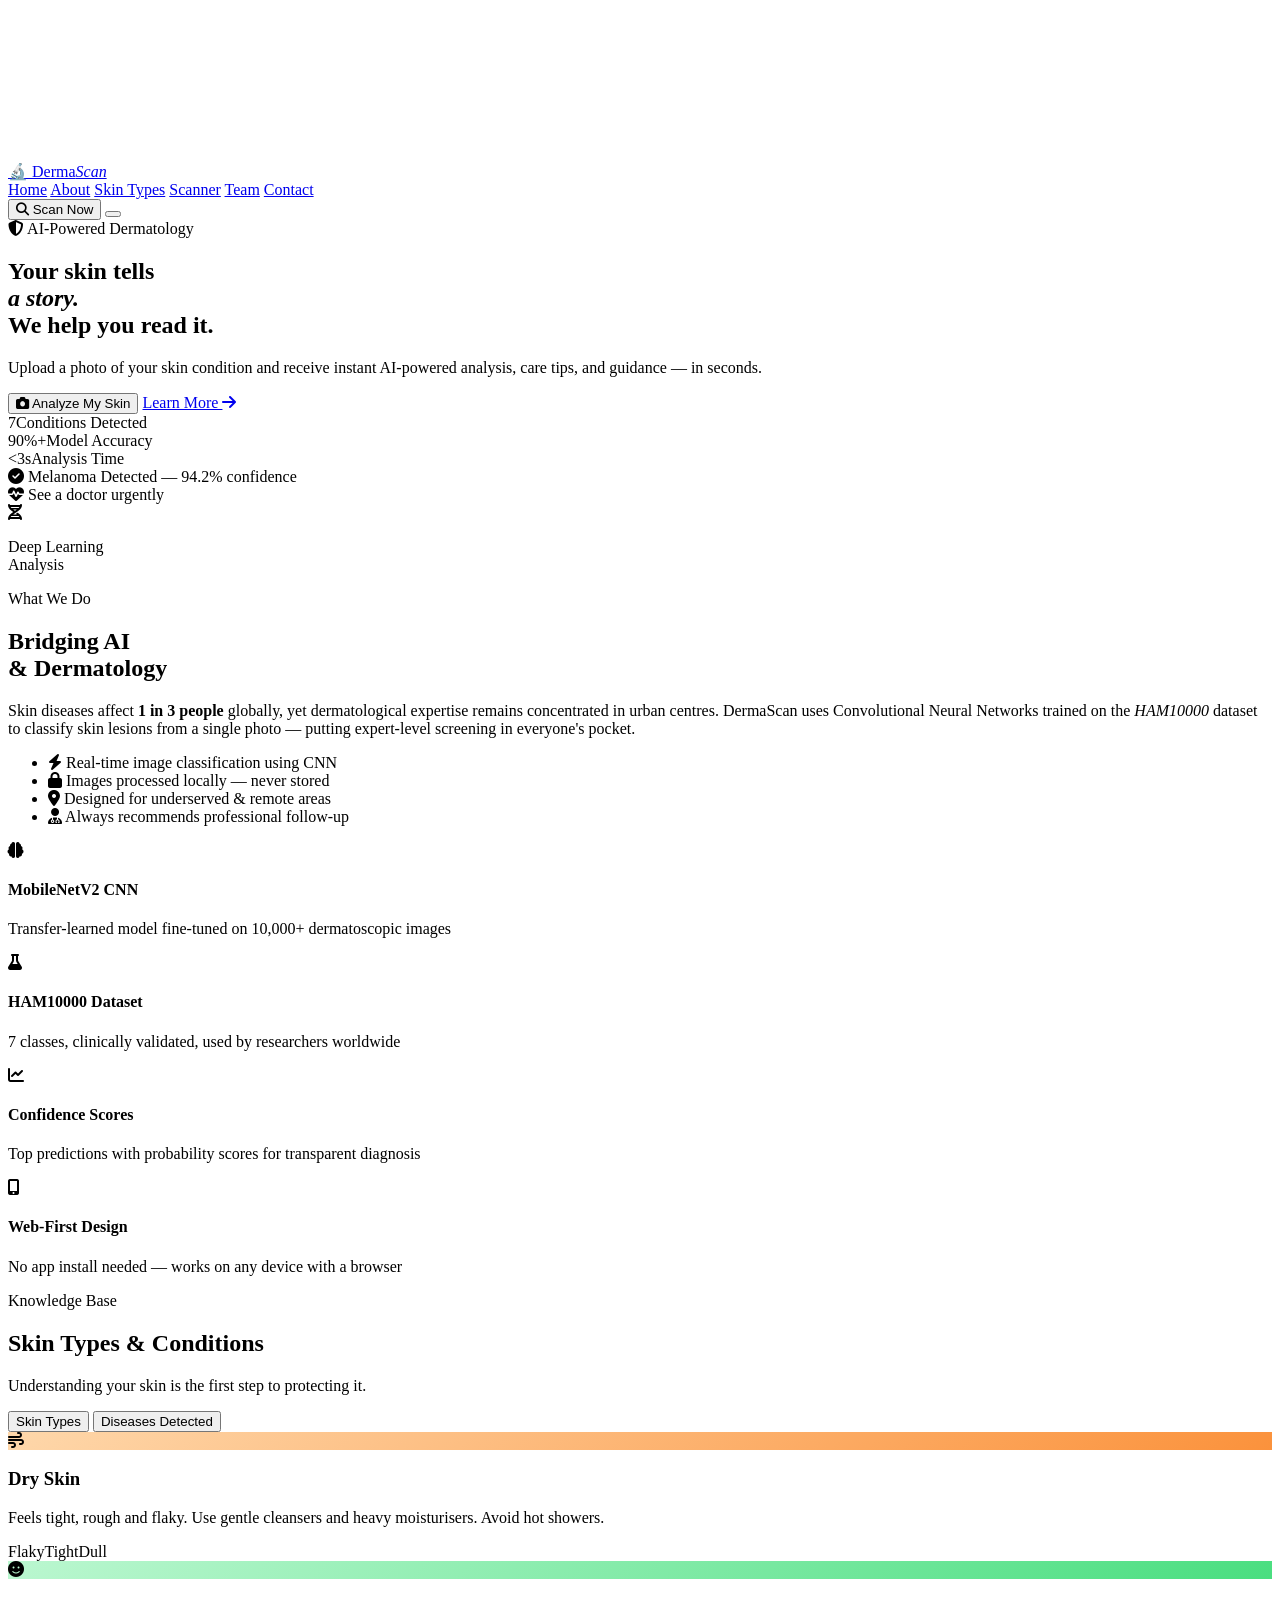
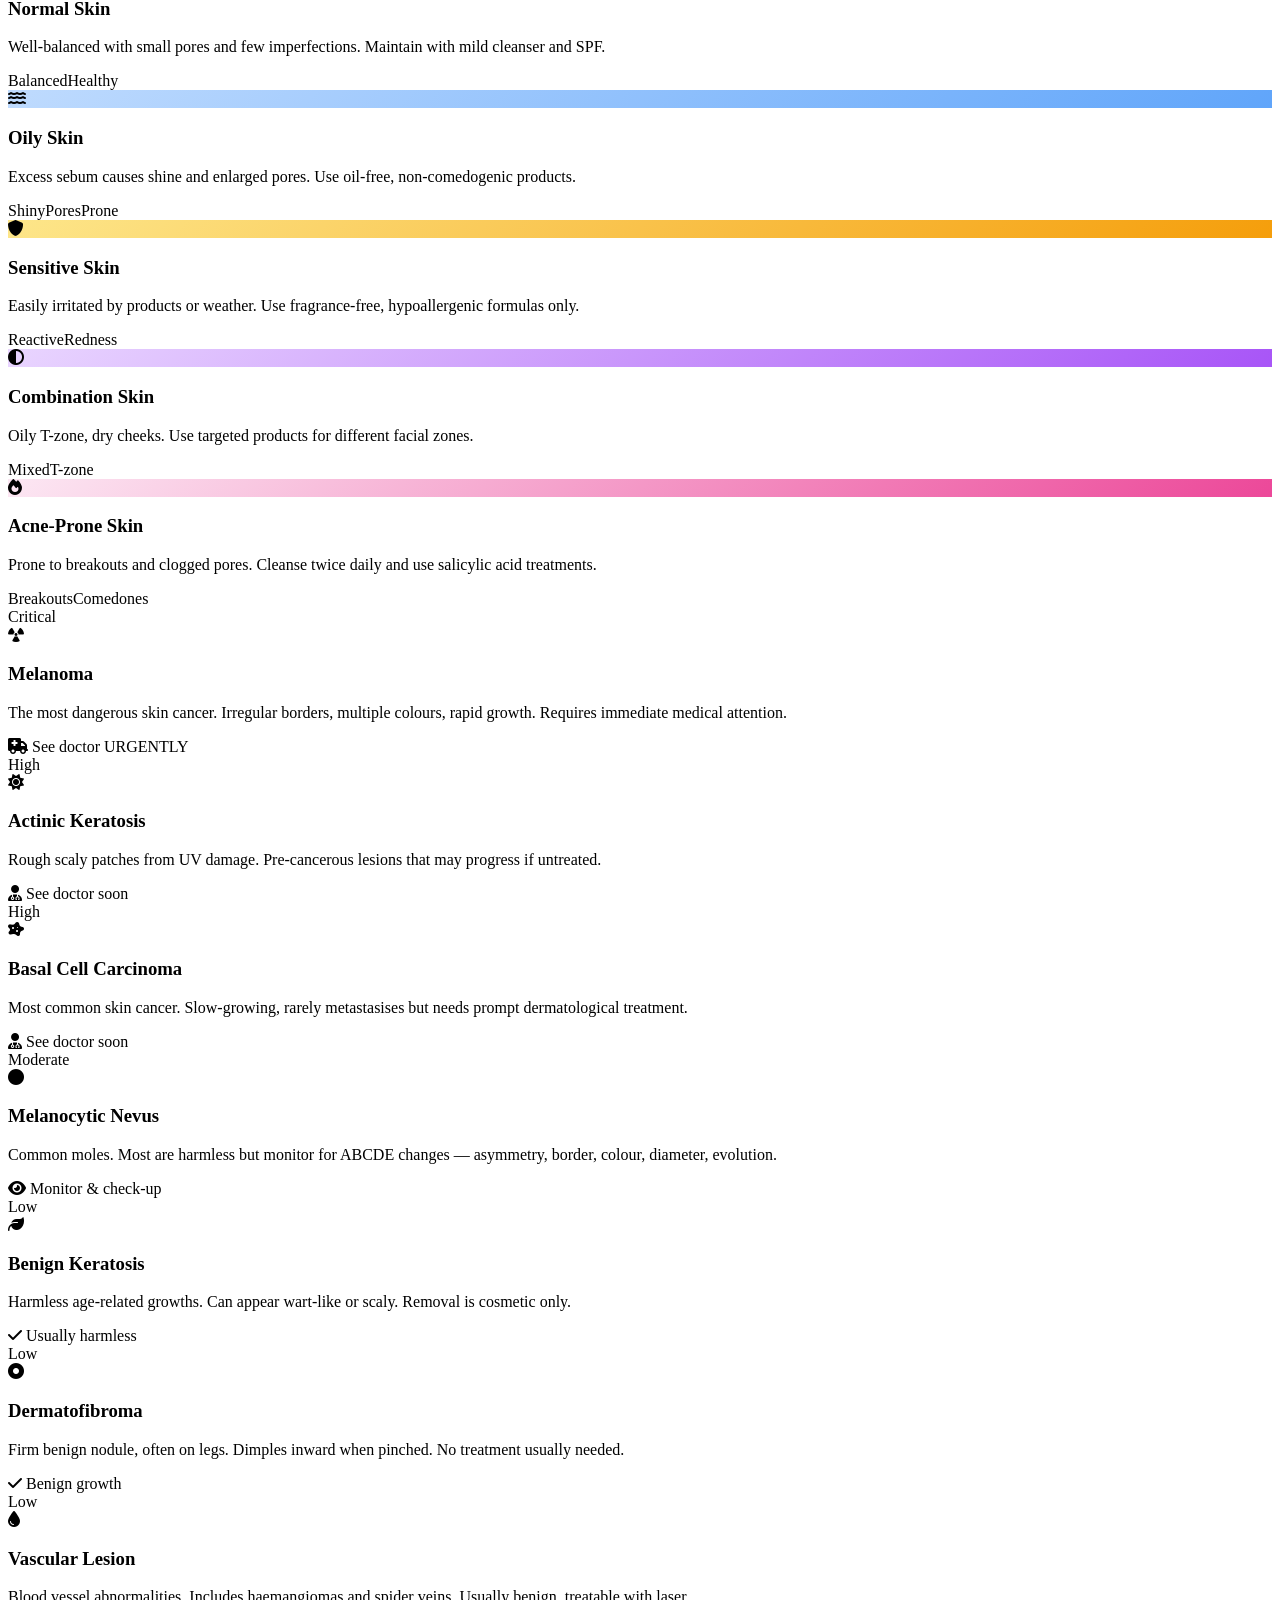
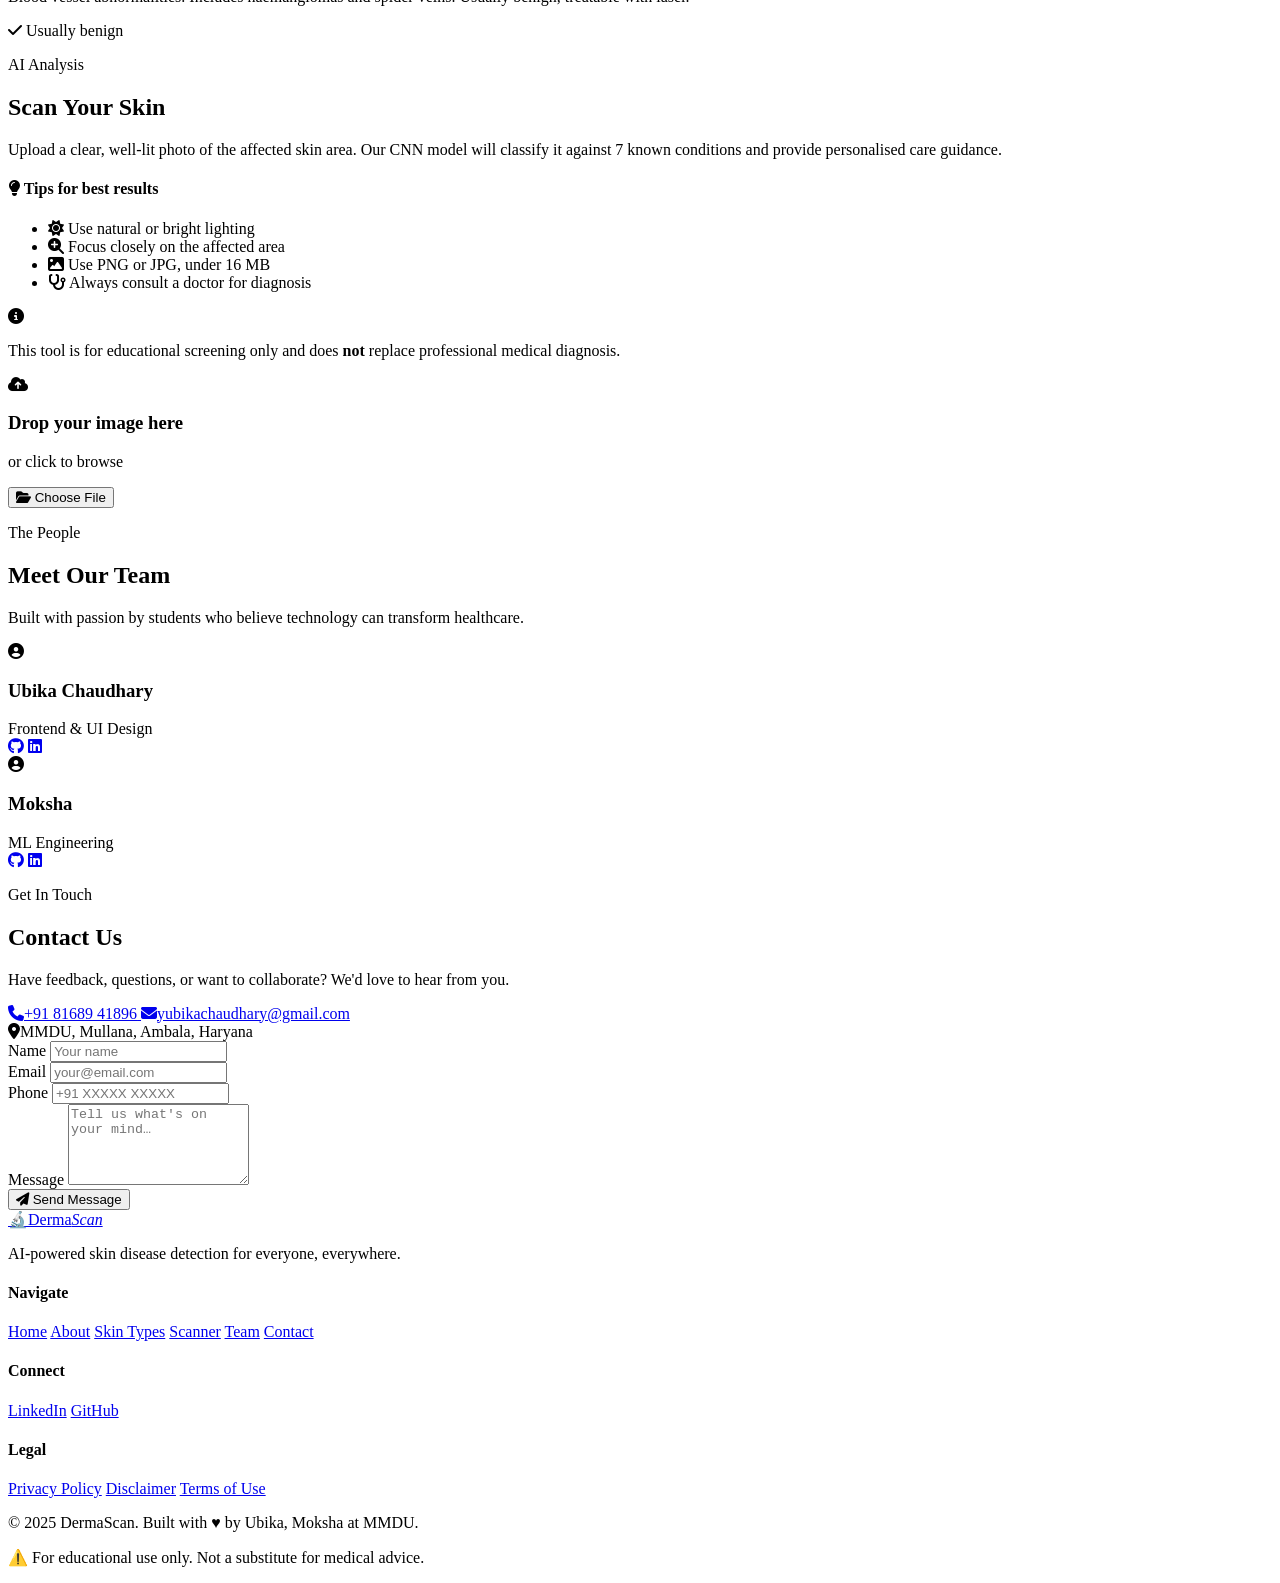
==== Frontend/index.html @ 84b98f2e "DermaScan initial commit" ====
<!DOCTYPE html>
<html lang="en">
<head>
  <meta charset="UTF-8" />
  <meta name="viewport" content="width=device-width, initial-scale=1.0" />
  <title>DermaScan — AI Skin Disease Detection</title>
  <link rel="icon" href="data:image/svg+xml,<svg xmlns='http://www.w3.org/2000/svg' viewBox='0 0 100 100'><rect width='100' height='100' rx='20' fill='%235B21B6'/><text y='.9em' font-size='70' x='12'>🔬</text></svg>">
  <link rel="stylesheet" href="https://cdnjs.cloudflare.com/ajax/libs/font-awesome/6.5.0/css/all.min.css">
  <link rel="preconnect" href="https://fonts.googleapis.com" />
  <link rel="preconnect" href="https://fonts.gstatic.com" crossorigin />
  <link href="https://fonts.googleapis.com/css2?family=Cormorant+Garamond:ital,wght@0,300;0,400;0,600;1,300;1,400&family=Plus+Jakarta+Sans:wght@300;400;500;600;700&display=swap" rel="stylesheet" />
  <link rel="stylesheet" href="https://cdnjs.cloudflare.com/ajax/libs/font-awesome/6.4.2/css/all.min.css" integrity="sha512-z3gLpd7yknf1YoNbCzqRKc4qyor8gaKU1qmn+CShxbuBusANI9QpRohGBreCFkKxLhei6S9CQXFEbbKuqLzsA==" crossorigin="anonymous" referrerpolicy="no-referrer" />
  <link rel="stylesheet" href="/app/style.css" />
</head>
<body>

  <!-- CANVAS BACKGROUND -->
  <canvas id="bg-canvas"></canvas>

  <!-- ── HEADER ── -->
  <header id="site-header">
    <div class="header-inner">
      <a href="#home" class="logo">
        <span class="logo-icon">🔬</span>
        <span>Derma<em>Scan</em></span>
      </a>
      <nav class="main-nav" id="main-nav">
        <a href="#home" class="nav-link active">Home</a>
        <a href="#about" class="nav-link">About</a>
        <a href="#diseases" class="nav-link">Skin Types</a>
        <a href="#scanner" class="nav-link">Scanner</a>
        <a href="#team" class="nav-link">Team</a>
        <a href="#contact" class="nav-link">Contact</a>
      </nav>
      <button class="scan-cta-btn" onclick="document.getElementById('scanner').scrollIntoView({behavior:'smooth'})">
        <i class="fas fa-search"></i> Scan Now
      </button>
      <button class="hamburger" id="hamburger" aria-label="Menu">
        <span></span><span></span><span></span>
      </button>
    </div>
  </header>

  <!-- ── HERO ── -->
  <section id="home" class="hero">
    <div class="hero-content">
      <div class="hero-badge"><i class="fas fa-shield-alt"></i> AI-Powered Dermatology</div>
      <h1 class="hero-title">
        Your skin tells<br/>
        <em>a story.</em><br/>
        <span class="hero-title-accent">We help you read it.</span>
      </h1>
      <p class="hero-subtitle">
        Upload a photo of your skin condition and receive instant AI-powered analysis, 
        care tips, and guidance — in seconds.
      </p>
      <div class="hero-actions">
        <button class="btn-primary" onclick="document.getElementById('scanner').scrollIntoView({behavior:'smooth'})">
          <i class="fas fa-camera"></i> Analyze My Skin
        </button>
        <a href="#about" class="btn-ghost">Learn More <i class="fas fa-arrow-right"></i></a>
      </div>
      <div class="hero-stats">
        <div class="stat"><span class="stat-num">7</span><span class="stat-label">Conditions Detected</span></div>
        <div class="stat-divider"></div>
        <div class="stat"><span class="stat-num">90%+</span><span class="stat-label">Model Accuracy</span></div>
        <div class="stat-divider"></div>
        <div class="stat"><span class="stat-num">&lt;3s</span><span class="stat-label">Analysis Time</span></div>
      </div>
    </div>
    <div class="hero-visual">
      <div class="hero-orb orb-1"></div>
      <div class="hero-orb orb-2"></div>
      <div class="hero-card-float card-f1">
        <i class="fas fa-check-circle"></i>
        <span>Melanoma Detected — 94.2% confidence</span>
      </div>
      <div class="hero-card-float card-f2">
        <i class="fas fa-heartbeat"></i>
        <span>See a doctor urgently</span>
      </div>
      <div class="skin-ring">
        <div class="skin-inner">
          <i class="fas fa-dna"></i>
          <p>Deep Learning<br/>Analysis</p>
        </div>
      </div>
    </div>
  </section>

  <!-- ── ABOUT ── -->
  <section id="about" class="about">
    <div class="section-wrap">
      <div class="about-text">
        <p class="section-label">What We Do</p>
        <h2 class="section-title">Bridging AI<br/>& Dermatology</h2>
        <p class="body-text">
          Skin diseases affect <strong>1 in 3 people</strong> globally, yet dermatological expertise 
          remains concentrated in urban centres. DermaScan uses Convolutional Neural Networks trained 
          on the <em>HAM10000</em> dataset to classify skin lesions from a single photo — putting 
          expert-level screening in everyone's pocket.
        </p>
        <ul class="feature-list">
          <li><i class="fas fa-bolt"></i> Real-time image classification using CNN</li>
          <li><i class="fas fa-lock"></i> Images processed locally — never stored</li>
          <li><i class="fas fa-map-marker-alt"></i> Designed for underserved &amp; remote areas</li>
          <li><i class="fas fa-user-md"></i> Always recommends professional follow-up</li>
        </ul>
      </div>
      <div class="about-cards">
        <div class="about-card card-teal">
          <i class="fas fa-brain"></i>
          <h4>MobileNetV2 CNN</h4>
          <p>Transfer-learned model fine-tuned on 10,000+ dermatoscopic images</p>
        </div>
        <div class="about-card card-rose">
          <i class="fas fa-flask"></i>
          <h4>HAM10000 Dataset</h4>
          <p>7 classes, clinically validated, used by researchers worldwide</p>
        </div>
        <div class="about-card card-amber">
          <i class="fas fa-chart-line"></i>
          <h4>Confidence Scores</h4>
          <p>Top predictions with probability scores for transparent diagnosis</p>
        </div>
        <div class="about-card card-purple">
          <i class="fas fa-mobile-alt"></i>
          <h4>Web-First Design</h4>
          <p>No app install needed — works on any device with a browser</p>
        </div>
      </div>
    </div>
  </section>

  <!-- ── SKIN TYPES & DISEASES ── -->
  <section id="diseases" class="diseases">
    <div class="section-wrap">
      <div class="section-header">
        <p class="section-label">Knowledge Base</p>
        <h2 class="section-title">Skin Types &amp; Conditions</h2>
        <p class="section-desc">Understanding your skin is the first step to protecting it.</p>
      </div>

      <!-- Tabs -->
      <div class="tab-bar">
        <button class="tab-btn active" data-tab="types">Skin Types</button>
        <button class="tab-btn" data-tab="diseases">Diseases Detected</button>
      </div>

      <!-- Skin Types Grid -->
      <div class="tab-panel active" id="tab-types">
        <div class="skin-grid">
          <div class="skin-card">
            <div class="skin-icon" style="background:linear-gradient(135deg,#FED7AA,#FB923C)"><i class="fa-solid fa-wind"></i></div>
            <h3>Dry Skin</h3>
            <p>Feels tight, rough and flaky. Use gentle cleansers and heavy moisturisers. Avoid hot showers.</p>
            <div class="skin-tags"><span>Flaky</span><span>Tight</span><span>Dull</span></div>
          </div>
          <div class="skin-card">
            <div class="skin-icon" style="background:linear-gradient(135deg,#BBF7D0,#4ADE80)"><i class="fas fa-face-smile"></i></div>
            <h3>Normal Skin</h3>
            <p>Well-balanced with small pores and few imperfections. Maintain with mild cleanser and SPF.</p>
            <div class="skin-tags"><span>Balanced</span><span>Healthy</span></div>
          </div>
          <div class="skin-card">
            <div class="skin-icon" style="background:linear-gradient(135deg,#BFDBFE,#60A5FA)"><i class="fas fa-water"></i></div>
            <h3>Oily Skin</h3>
            <p>Excess sebum causes shine and enlarged pores. Use oil-free, non-comedogenic products.</p>
            <div class="skin-tags"><span>Shiny</span><span>Pores</span><span>Prone</span></div>
          </div>
          <div class="skin-card">
            <div class="skin-icon" style="background:linear-gradient(135deg,#FDE68A,#F59E0B)"><i class="fas fa-shield"></i></div>
            <h3>Sensitive Skin</h3>
            <p>Easily irritated by products or weather. Use fragrance-free, hypoallergenic formulas only.</p>
            <div class="skin-tags"><span>Reactive</span><span>Redness</span></div>
          </div>
          <div class="skin-card">
            <div class="skin-icon" style="background:linear-gradient(135deg,#E9D5FF,#A855F7)"><i class="fas fa-adjust"></i></div>
            <h3>Combination Skin</h3>
            <p>Oily T-zone, dry cheeks. Use targeted products for different facial zones.</p>
            <div class="skin-tags"><span>Mixed</span><span>T-zone</span></div>
          </div>
          <div class="skin-card">
            <div class="skin-icon" style="background:linear-gradient(135deg,#FCE7F3,#EC4899)"><i class="fas fa-fire"></i></div>
            <h3>Acne-Prone Skin</h3>
            <p>Prone to breakouts and clogged pores. Cleanse twice daily and use salicylic acid treatments.</p>
            <div class="skin-tags"><span>Breakouts</span><span>Comedones</span></div>
          </div>
        </div>
      </div>

      <!-- Diseases Grid -->
      <div class="tab-panel" id="tab-diseases">
        <div class="disease-grid">
          <div class="disease-card severity-critical">
            <div class="severity-badge">Critical</div>
            <div class="disease-icon"><i class="fas fa-radiation"></i></div>
            <h3>Melanoma</h3>
            <p>The most dangerous skin cancer. Irregular borders, multiple colours, rapid growth. Requires immediate medical attention.</p>
            <div class="action-tag urgent"><i class="fas fa-ambulance"></i> See doctor URGENTLY</div>
          </div>
          <div class="disease-card severity-high">
            <div class="severity-badge">High</div>
            <div class="disease-icon"><i class="fas fa-sun"></i></div>
            <h3>Actinic Keratosis</h3>
            <p>Rough scaly patches from UV damage. Pre-cancerous lesions that may progress if untreated.</p>
            <div class="action-tag warning"><i class="fas fa-user-md"></i> See doctor soon</div>
          </div>
          <div class="disease-card severity-high">
            <div class="severity-badge">High</div>
            <div class="disease-icon"><i class="fas fa-disease"></i></div>
            <h3>Basal Cell Carcinoma</h3>
            <p>Most common skin cancer. Slow-growing, rarely metastasises but needs prompt dermatological treatment.</p>
            <div class="action-tag warning"><i class="fas fa-user-md"></i> See doctor soon</div>
          </div>
          <div class="disease-card severity-moderate">
            <div class="severity-badge">Moderate</div>
            <div class="disease-icon"><i class="fas fa-circle"></i></div>
            <h3>Melanocytic Nevus</h3>
            <p>Common moles. Most are harmless but monitor for ABCDE changes — asymmetry, border, colour, diameter, evolution.</p>
            <div class="action-tag monitor"><i class="fas fa-eye"></i> Monitor &amp; check-up</div>
          </div>
          <div class="disease-card severity-low">
            <div class="severity-badge">Low</div>
            <div class="disease-icon"><i class="fas fa-leaf"></i></div>
            <h3>Benign Keratosis</h3>
            <p>Harmless age-related growths. Can appear wart-like or scaly. Removal is cosmetic only.</p>
            <div class="action-tag ok"><i class="fas fa-check"></i> Usually harmless</div>
          </div>
          <div class="disease-card severity-low">
            <div class="severity-badge">Low</div>
            <div class="disease-icon"><i class="fas fa-dot-circle"></i></div>
            <h3>Dermatofibroma</h3>
            <p>Firm benign nodule, often on legs. Dimples inward when pinched. No treatment usually needed.</p>
            <div class="action-tag ok"><i class="fas fa-check"></i> Benign growth</div>
          </div>
          <div class="disease-card severity-low">
            <div class="severity-badge">Low</div>
            <div class="disease-icon"><i class="fas fa-tint"></i></div>
            <h3>Vascular Lesion</h3>
            <p>Blood vessel abnormalities. Includes haemangiomas and spider veins. Usually benign, treatable with laser.</p>
            <div class="action-tag ok"><i class="fas fa-check"></i> Usually benign</div>
          </div>
        </div>
      </div>
    </div>
  </section>

  <!-- ── SCANNER ── -->
  <section id="scanner" class="scanner">
    <div class="section-wrap scanner-wrap">
      <div class="scanner-info">
        <p class="section-label">AI Analysis</p>
        <h2 class="section-title">Scan Your Skin</h2>
        <p class="body-text">
          Upload a clear, well-lit photo of the affected skin area. 
          Our CNN model will classify it against 7 known conditions and 
          provide personalised care guidance.
        </p>
        <div class="scanner-tips">
          <h4><i class="fas fa-lightbulb"></i> Tips for best results</h4>
          <ul>
            <li><i class="fas fa-sun"></i> Use natural or bright lighting</li>
            <li><i class="fas fa-search-plus"></i> Focus closely on the affected area</li>
            <li><i class="fas fa-image"></i> Use PNG or JPG, under 16 MB</li>
            <li><i class="fas fa-stethoscope"></i> Always consult a doctor for diagnosis</li>
          </ul>
        </div>
        <div class="disclaimer-box">
          <i class="fas fa-info-circle"></i>
          <p>This tool is for educational screening only and does <strong>not</strong> replace professional medical diagnosis.</p>
        </div>
      </div>

      <div class="scanner-panel">
        <!-- Upload Area -->
        <div class="upload-zone" id="upload-zone">
          <input type="file" id="file-input" accept=".png,.jpg,.jpeg" hidden />
          <div class="upload-icon"><i class="fas fa-cloud-upload-alt"></i></div>
          <h3>Drop your image here</h3>
          <p>or click to browse</p>
          <button class="btn-primary" id="choose-file-btn">
            <i class="fas fa-folder-open"></i> Choose File
          </button>
        </div>

        <!-- Preview Area (hidden initially) -->
        <div class="preview-zone" id="preview-zone" style="display:none">
          <img id="preview-img" alt="Selected skin image" />
          <div class="preview-info">
            <span id="file-name-display"></span>
            <button class="btn-ghost-sm" id="change-file-btn"><i class="fas fa-sync-alt"></i> Change</button>
          </div>
          <button class="btn-primary full-width" id="analyze-btn">
            <i class="fas fa-microscope"></i> Analyze Now
          </button>
        </div>

        <!-- Loading -->
        <div class="loading-zone" id="loading-zone" style="display:none">
          <div class="dna-loader">
            <div class="dna-bar"></div>
            <div class="dna-bar"></div>
            <div class="dna-bar"></div>
            <div class="dna-bar"></div>
            <div class="dna-bar"></div>
          </div>
          <p id="loading-text">Processing image…</p>
        </div>

        <!-- Results -->
        <div class="results-zone" id="results-zone" style="display:none"></div>
      </div>
    </div>
  </section>

  <!-- ── TEAM ── -->
  <section id="team" class="team">
    <div class="section-wrap">
      <div class="section-header">
        <p class="section-label">The People</p>
        <h2 class="section-title">Meet Our Team</h2>
        <p class="section-desc">Built with passion by students who believe technology can transform healthcare.</p>
      </div>
      <div class="team-grid">
        <div class="team-card">
          <div class="team-avatar"><i class="fas fa-user-circle"></i></div>
          <div class="team-info">
            <h3>Ubika Chaudhary</h3>
            <span class="team-role">Frontend & UI Design</span>
            <div class="team-socials">
              <a href="https://github.com/yubika23" aria-label="GitHub"><i class="fab fa-github"></i></a>
              <a href="https://www.linkedin.com/in/ubika-chaudhary-4b2688364" aria-label="LinkedIn"><i class="fab fa-linkedin"></i></a>
            </div>
          </div>
        </div>
        <div class="team-card featured">
          <div class="team-avatar"><i class="fas fa-user-circle"></i></div>
          <div class="team-info">
            <h3>Moksha</h3>
            <span class="team-role">ML Engineering</span>
            <div class="team-socials">
              <a href="https://github.com/Mokshaaaaaa" aria-label="GitHub"><i class="fab fa-github"></i></a>
              <a href="https://www.linkedin.com/in/moksha7" aria-label="LinkedIn"><i class="fab fa-linkedin"></i></a>
            </div>
          </div>
        </div>
      </div>
    </div>
  </section>

  <!-- ── CONTACT ── -->
  <section id="contact" class="contact">
    <div class="section-wrap contact-wrap">
      <div class="contact-info">
        <p class="section-label">Get In Touch</p>
        <h2 class="section-title">Contact Us</h2>
        <p class="body-text">Have feedback, questions, or want to collaborate? We'd love to hear from you.</p>
        <div class="contact-details">
          <a href="tel:+918168941896" class="contact-item">
            <i class="fas fa-phone"></i><span>+91 81689 41896</span>
          </a>
          <a href="mailto:yubikachaudhary@gmail.com" class="contact-item">
            <i class="fas fa-envelope"></i><span>yubikachaudhary@gmail.com</span>
          </a>
          <div class="contact-item">
            <i class="fas fa-map-marker-alt"></i><span>MMDU, Mullana, Ambala, Haryana</span>
          </div>
        </div>
      </div>
      <div class="contact-form-wrap">
        <form class="contact-form" id="contact-form">
          <div class="form-row">
            <div class="form-group">
              <label>Name</label>
              <input type="text" placeholder="Your name" required />
            </div>
            <div class="form-group">
              <label>Email</label>
              <input type="email" placeholder="your@email.com" required />
            </div>
          </div>
          <div class="form-group">
            <label>Phone</label>
            <input type="tel" placeholder="+91 XXXXX XXXXX" />
          </div>
          <div class="form-group">
            <label>Message</label>
            <textarea rows="5" placeholder="Tell us what's on your mind…" required></textarea>
          </div>
          <button type="submit" class="btn-primary full-width">
            <i class="fas fa-paper-plane"></i> Send Message
          </button>
        </form>
      </div>
    </div>
  </section>

  <!-- ── FOOTER ── -->
  <footer class="footer">
    <div class="footer-inner">
      <div class="footer-brand">
        <a href="#home" class="logo"><span class="logo-icon">🔬</span></i></span><span>Derma<em>Scan</em></span></a>
        <p>AI-powered skin disease detection for everyone, everywhere.</p>
      </div>
      <div class="footer-links">
        <h4>Navigate</h4>
        <a href="#home">Home</a>
        <a href="#about">About</a>
        <a href="#diseases">Skin Types</a>
        <a href="#scanner">Scanner</a>
        <a href="#team">Team</a>
        <a href="#contact">Contact</a>
      </div>
      <div class="footer-links">
        <h4>Connect</h4>
        <a href="https://www.linkedin.com/in/ubika-chaudhary-4b2688364">LinkedIn</a>
        <a href="https://github.com/Mokshaaaaaa">GitHub</a>
      </div>
      <div class="footer-links">
        <h4>Legal</h4>
        <a href="/app/privacy.html">Privacy Policy</a>
        <a href="/app/disclaimer.html">Disclaimer</a>
        <a href="/app/terms.html">Terms of Use</a>
      </div>
    </div>
    <div class="footer-bottom">
      <p>© 2025 DermaScan. Built with ♥ by Ubika, Moksha at MMDU.</p>
      <p class="footer-note">⚠️ For educational use only. Not a substitute for medical advice.</p>
    </div>
  </footer>

  <script src="/app/main.js" defer></script>
</body>
</html>
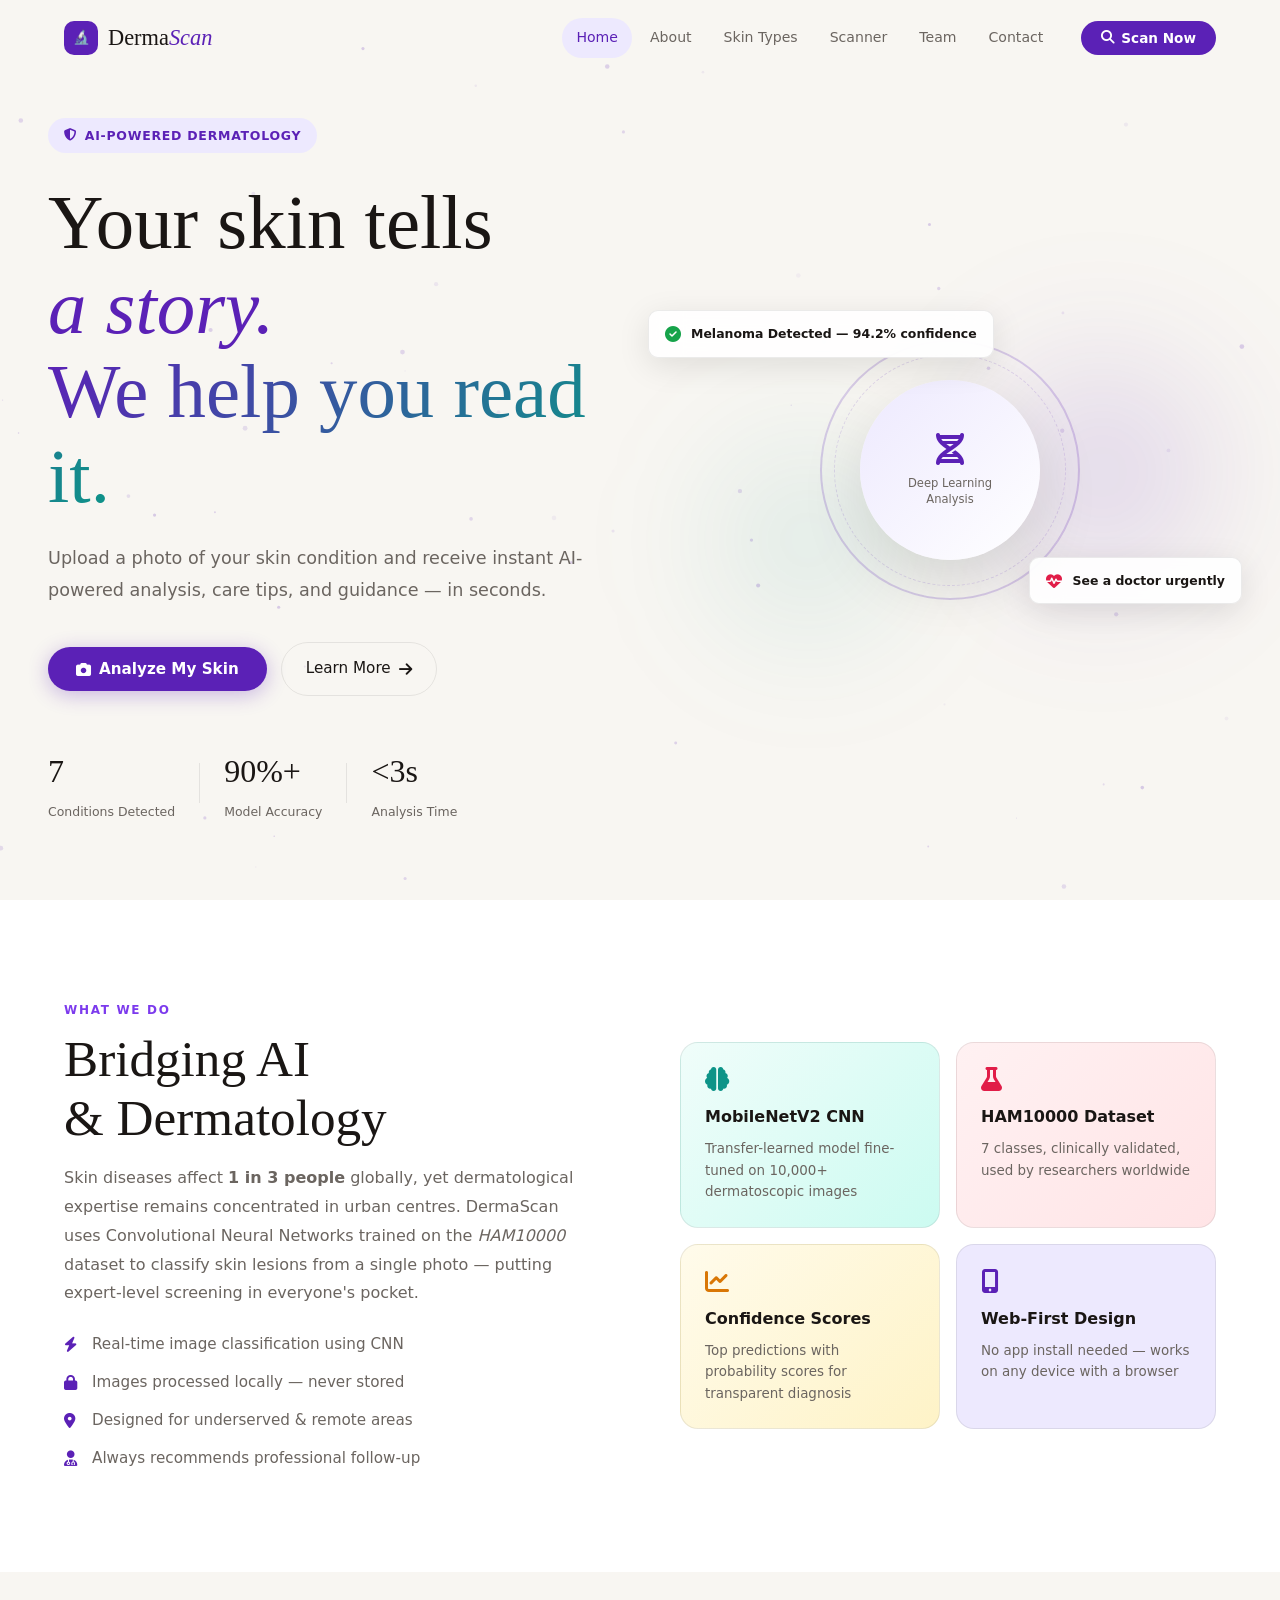
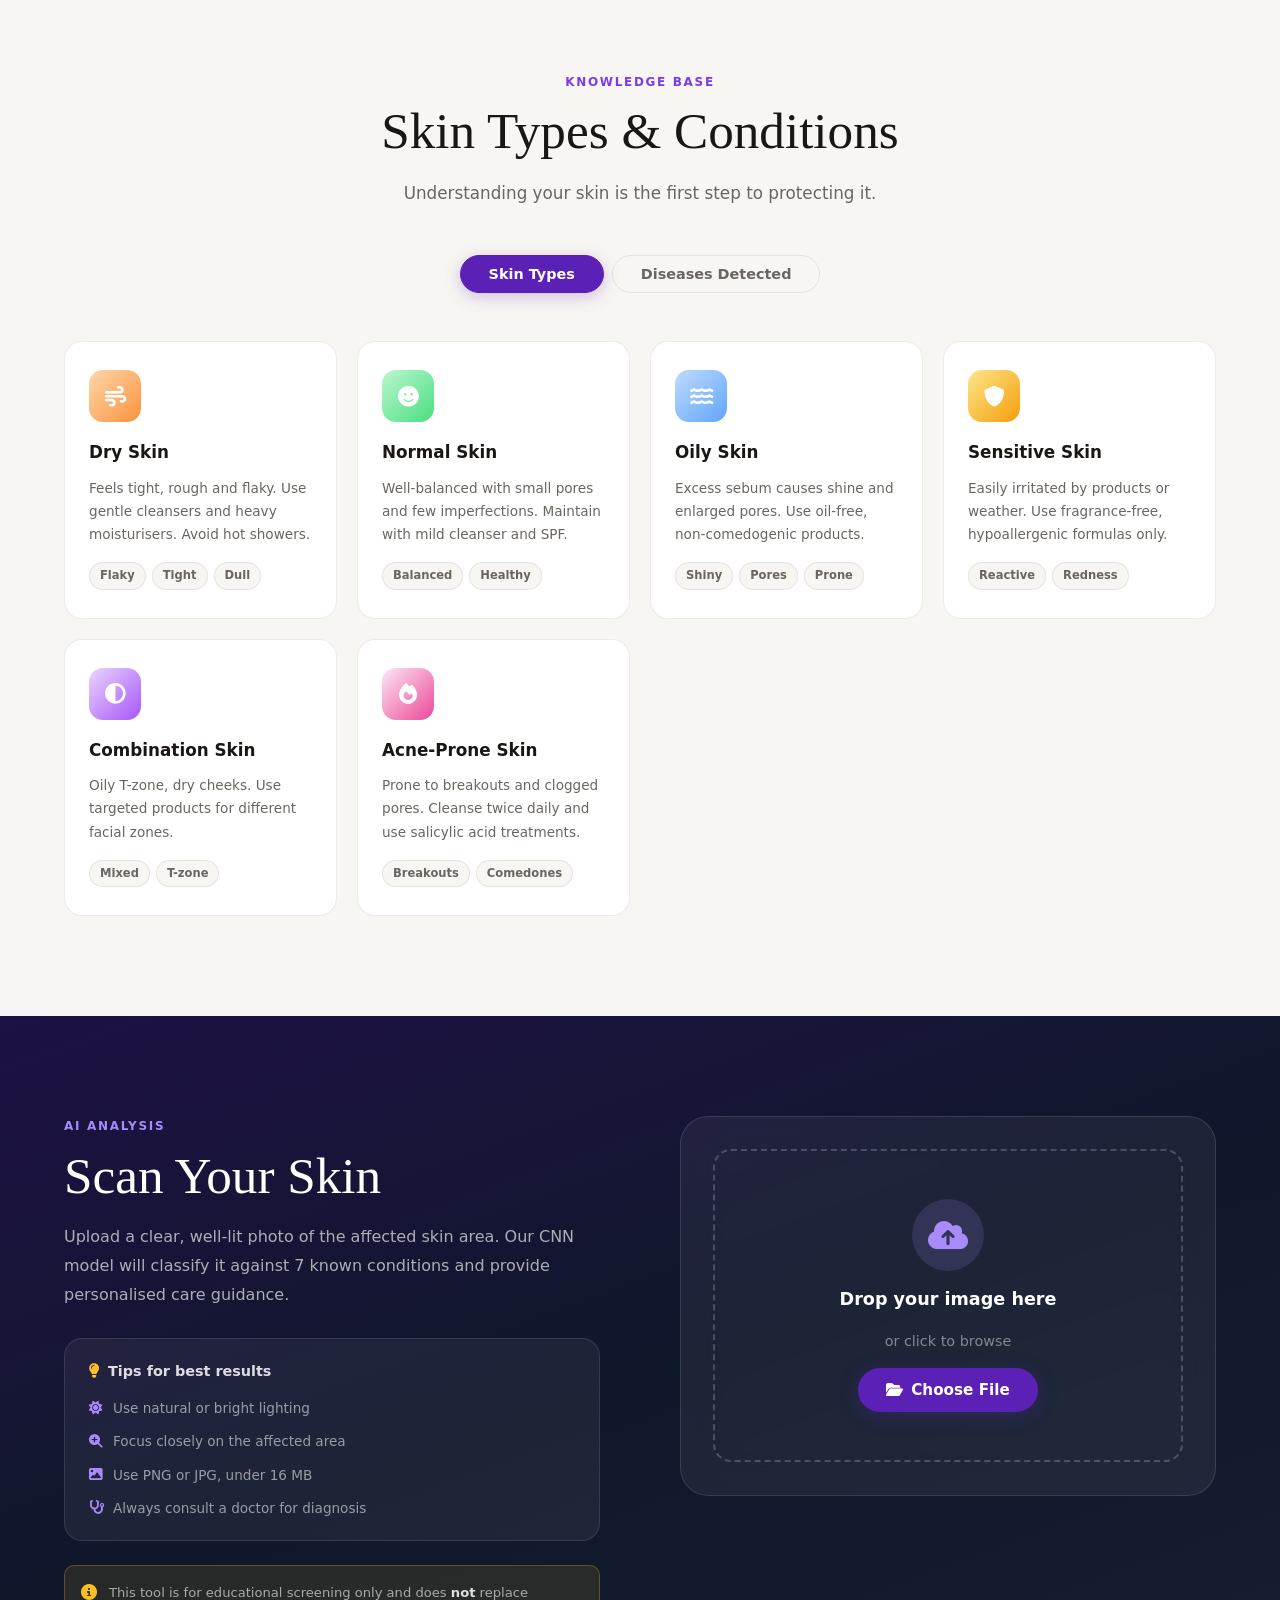
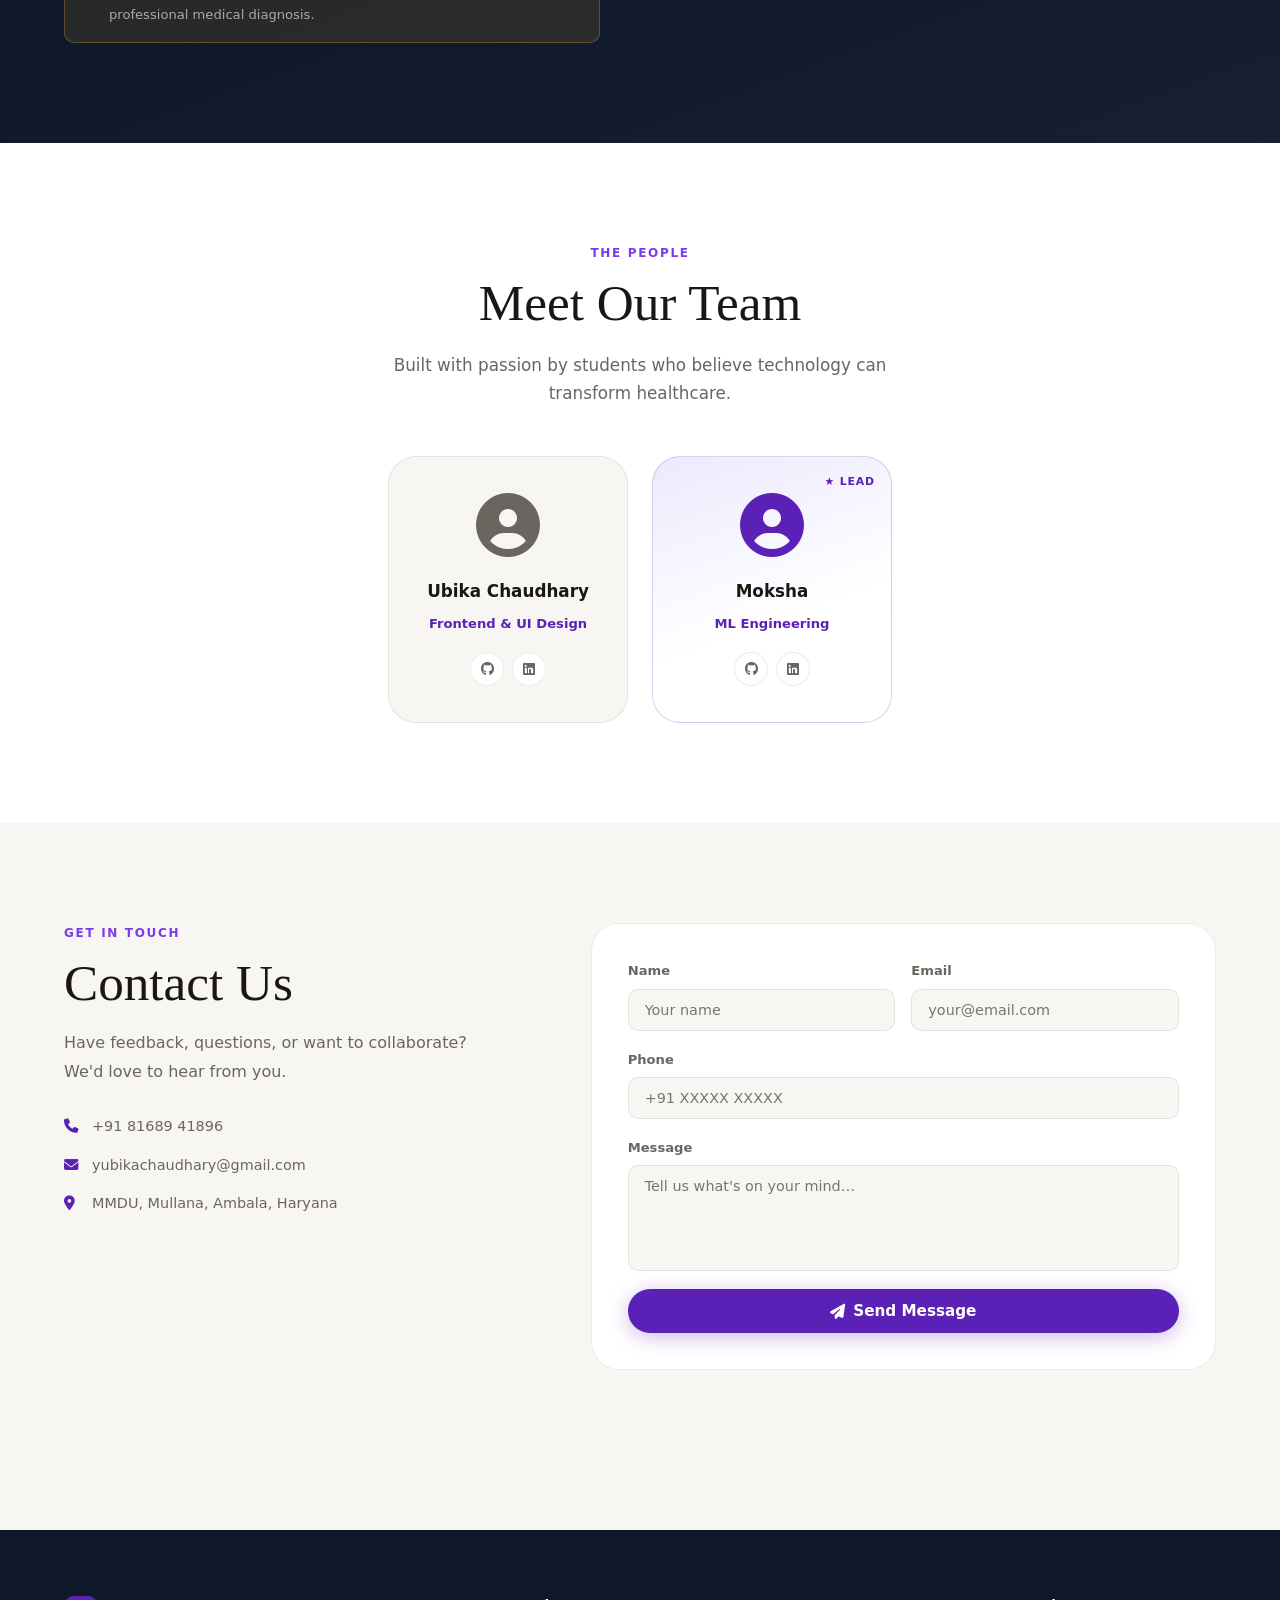
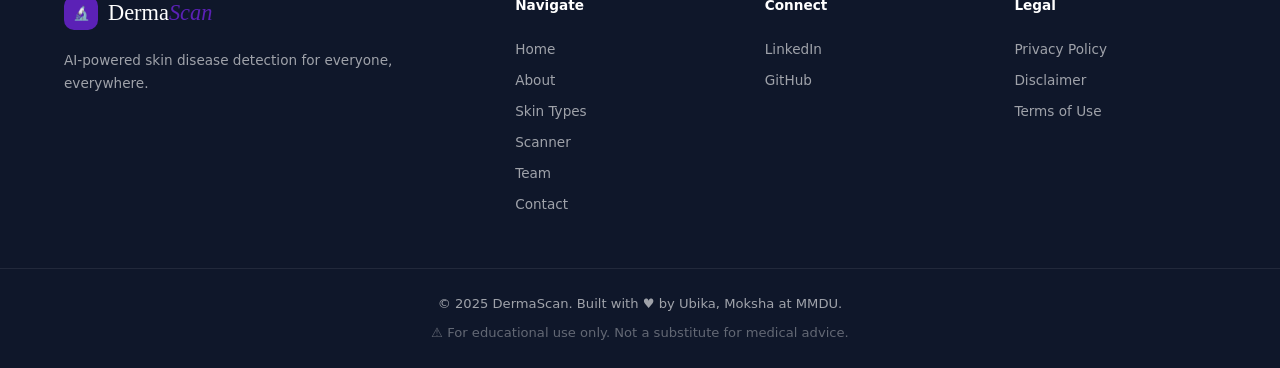
==== commit 1e7de4a8: "fix: remove /app/ prefix from asset paths" ====
--- a/Frontend/index.html
+++ b/Frontend/index.html
@@ -10,7 +10,7 @@
   <link rel="preconnect" href="https://fonts.gstatic.com" crossorigin />
   <link href="https://fonts.googleapis.com/css2?family=Cormorant+Garamond:ital,wght@0,300;0,400;0,600;1,300;1,400&family=Plus+Jakarta+Sans:wght@300;400;500;600;700&display=swap" rel="stylesheet" />
   <link rel="stylesheet" href="https://cdnjs.cloudflare.com/ajax/libs/font-awesome/6.4.2/css/all.min.css" integrity="sha512-z3gLpd7yknf1YoNbCzqRKc4qyor8gaKU1qmn+CShxbuBusANI9QpRohGBreCFkKxLhei6S9CQXFEbbKuqLzsA==" crossorigin="anonymous" referrerpolicy="no-referrer" />
-  <link rel="stylesheet" href="/app/style.css" />
+  <link rel="stylesheet" href="style.css" />
 </head>
 <body>
 
@@ -419,9 +419,9 @@
       </div>
       <div class="footer-links">
         <h4>Legal</h4>
-        <a href="/app/privacy.html">Privacy Policy</a>
-        <a href="/app/disclaimer.html">Disclaimer</a>
-        <a href="/app/terms.html">Terms of Use</a>
+        <a href="privacy.html">Privacy Policy</a>
+        <a href="disclaimer.html">Disclaimer</a>
+        <a href="terms.html">Terms of Use</a>
       </div>
     </div>
     <div class="footer-bottom">
@@ -430,6 +430,6 @@
     </div>
   </footer>
 
-  <script src="/app/main.js" defer></script>
+  <script src="main.js" defer></script>
 </body>
 </html>
--- a/Frontend/style.css
+++ b/Frontend/style.css
@@ -0,0 +1,837 @@
+/* ═══════════════════════════════════════════
+   DERMASCAN — STYLESHEET
+   Aesthetic: Refined Medical · Warm & Modern
+   ═══════════════════════════════════════════ */
+
+/* ── TOKENS ── */
+:root {
+  --bg:          #F8F6F2;
+  --bg-alt:      #FFFFFF;
+  --surface:     rgba(255,255,255,0.72);
+  --border:      rgba(0,0,0,0.08);
+  --text:        #1A1614;
+  --text-muted:  #6B6560;
+  --accent:      #5B21B6;
+  --accent-2:    #7C3AED;
+  --accent-light:#EDE9FE;
+  --teal:        #0D9488;
+  --rose:        #E11D48;
+  --amber:       #D97706;
+  --green:       #16A34A;
+  --shadow-sm:   0 2px 8px rgba(0,0,0,0.06);
+  --shadow-md:   0 8px 32px rgba(0,0,0,0.10);
+  --shadow-lg:   0 24px 64px rgba(0,0,0,0.12);
+  --radius-sm:   10px;
+  --radius-md:   18px;
+  --radius-lg:   28px;
+  --transition:  0.3s cubic-bezier(0.4,0,0.2,1);
+  --serif:       'Cormorant Garamond', Georgia, serif;
+  --sans:        'Plus Jakarta Sans', system-ui, sans-serif;
+}
+
+/* ── RESET ── */
+*, *::before, *::after { margin:0; padding:0; box-sizing:border-box; }
+html { scroll-behavior:smooth; scroll-padding-top:80px; }
+body {
+  font-family: var(--sans);
+  background: var(--bg);
+  color: var(--text);
+  line-height: 1.7;
+  overflow-x: hidden;
+}
+a { text-decoration:none; color:inherit; }
+img { max-width:100%; display:block; }
+button { cursor:pointer; font-family:var(--sans); border:none; background:none; }
+
+/* ── CANVAS BG ── */
+#bg-canvas {
+  position:fixed; inset:0;
+  pointer-events:none; z-index:0;
+  opacity:0.35;
+}
+
+/* ── SHARED LAYOUT ── */
+.section-wrap {
+  max-width: 1200px;
+  margin: 0 auto;
+  padding: 0 24px;
+}
+section { position:relative; z-index:1; }
+
+/* ── TYPOGRAPHY HELPERS ── */
+.section-label {
+  font-size: 0.75rem;
+  font-weight: 700;
+  letter-spacing: 0.14em;
+  text-transform: uppercase;
+  color: var(--accent-2);
+  margin-bottom: 10px;
+}
+.section-title {
+  font-family: var(--serif);
+  font-size: clamp(2rem, 4vw, 3.2rem);
+  font-weight: 300;
+  line-height: 1.15;
+  color: var(--text);
+  margin-bottom: 18px;
+}
+.section-desc {
+  font-size: 1.05rem;
+  color: var(--text-muted);
+  max-width: 540px;
+  margin: 0 auto 48px;
+}
+.section-header { text-align:center; }
+.body-text { font-size: 1rem; color: var(--text-muted); line-height:1.8; }
+
+/* ── BUTTONS ── */
+.btn-primary {
+  display:inline-flex; align-items:center; gap:8px;
+  padding: 13px 28px;
+  background: var(--accent);
+  color: #fff;
+  border-radius: 50px;
+  font-size: 0.95rem;
+  font-weight: 600;
+  transition: var(--transition);
+  box-shadow: 0 4px 20px rgba(91,33,182,0.3);
+}
+.btn-primary:hover {
+  background: var(--accent-2);
+  transform: translateY(-2px);
+  box-shadow: 0 8px 32px rgba(91,33,182,0.4);
+}
+.btn-primary.full-width { width:100%; justify-content:center; }
+
+.btn-ghost {
+  display:inline-flex; align-items:center; gap:8px;
+  padding: 13px 24px;
+  border: 1.5px solid var(--border);
+  border-radius: 50px;
+  font-size: 0.95rem;
+  font-weight: 500;
+  color: var(--text);
+  transition: var(--transition);
+}
+.btn-ghost:hover {
+  border-color: var(--accent);
+  color: var(--accent);
+  background: var(--accent-light);
+}
+.btn-ghost-sm {
+  display:inline-flex; align-items:center; gap:6px;
+  padding: 7px 16px;
+  border: 1px solid var(--border);
+  border-radius: 50px;
+  font-size: 0.82rem;
+  color: var(--text-muted);
+  transition: var(--transition);
+}
+.btn-ghost-sm:hover { border-color:var(--accent); color:var(--accent); }
+
+/* ── HEADER ── */
+#site-header {
+  position: fixed; top:0; left:0; right:0;
+  z-index: 1000;
+  padding: 0;
+  transition: var(--transition);
+}
+#site-header.scrolled {
+  background: rgba(248,246,242,0.85);
+  backdrop-filter: blur(20px);
+  border-bottom: 1px solid var(--border);
+  box-shadow: var(--shadow-sm);
+}
+.header-inner {
+  max-width:1200px; margin:0 auto;
+  display:flex; align-items:center; gap:24px;
+  padding: 18px 24px;
+}
+.logo {
+  display:flex; align-items:center; gap:10px;
+  font-family: var(--serif);
+  font-size: 1.4rem;
+  font-weight: 400;
+  color: var(--text);
+  flex-shrink:0;
+}
+.logo em { color:var(--accent); font-style:italic; }
+.logo-icon {
+  width:34px; height:34px;
+  background: var(--accent);
+  border-radius: 10px;
+  display:flex; align-items:center; justify-content:center;
+  color:#fff; font-size:0.85rem;
+}
+.main-nav {
+  display:flex; align-items:center; gap:4px;
+  margin-left:auto;
+}
+.nav-link {
+  padding: 8px 14px;
+  border-radius: 50px;
+  font-size: 0.88rem;
+  font-weight: 500;
+  color: var(--text-muted);
+  transition: var(--transition);
+}
+.nav-link:hover, .nav-link.active {
+  background: var(--accent-light);
+  color: var(--accent);
+}
+.scan-cta-btn {
+  display:flex; align-items:center; gap:6px;
+  padding: 9px 20px;
+  background: var(--accent);
+  color:#fff;
+  border-radius: 50px;
+  font-size: 0.85rem;
+  font-weight: 600;
+  transition: var(--transition);
+  white-space:nowrap;
+}
+.scan-cta-btn:hover { background:var(--accent-2); }
+.hamburger {
+  display:none;
+  flex-direction:column; gap:5px;
+  padding:6px; margin-left:8px;
+}
+.hamburger span {
+  width:22px; height:2px;
+  background:var(--text);
+  border-radius:2px;
+  transition:var(--transition);
+  display:block;
+}
+
+/* ── HERO ── */
+.hero {
+  min-height:100vh;
+  display:flex; align-items:center; gap:60px;
+  padding: 100px 48px 60px;
+  max-width:1280px; margin:0 auto;
+  position:relative; overflow:hidden;
+}
+.hero-content { flex:1; max-width:560px; }
+.hero-badge {
+  display:inline-flex; align-items:center; gap:8px;
+  padding: 7px 16px;
+  background: var(--accent-light);
+  color: var(--accent);
+  border-radius:50px;
+  font-size: 0.78rem;
+  font-weight: 700;
+  letter-spacing:0.06em;
+  text-transform:uppercase;
+  margin-bottom:28px;
+}
+.hero-title {
+  font-family: var(--serif);
+  font-size: clamp(2.8rem, 6vw, 5rem);
+  font-weight:300;
+  line-height:1.1;
+  margin-bottom:24px;
+}
+.hero-title em { color:var(--accent); font-style:italic; }
+.hero-title-accent {
+  background: linear-gradient(120deg, var(--accent) 0%, var(--teal) 100%);
+  -webkit-background-clip:text;
+  -webkit-text-fill-color:transparent;
+  background-clip:text;
+}
+.hero-subtitle {
+  font-size:1.1rem;
+  color: var(--text-muted);
+  margin-bottom:36px;
+  line-height:1.8;
+}
+.hero-actions {
+  display:flex; align-items:center; gap:14px;
+  flex-wrap:wrap;
+  margin-bottom:48px;
+}
+.hero-stats {
+  display:flex; align-items:center; gap:24px;
+}
+.stat { display:flex; flex-direction:column; gap:2px; }
+.stat-num {
+  font-family:var(--serif);
+  font-size:2rem; font-weight:300;
+  color:var(--text);
+}
+.stat-label { font-size:0.78rem; color:var(--text-muted); }
+.stat-divider { width:1px; height:40px; background:var(--border); }
+
+.hero-visual {
+  flex:1;
+  position:relative;
+  display:flex; align-items:center; justify-content:center;
+  min-height:420px;
+}
+.hero-orb {
+  position:absolute;
+  border-radius:50%;
+  filter:blur(60px);
+  pointer-events:none;
+}
+.orb-1 {
+  width:340px; height:340px;
+  background: radial-gradient(circle, rgba(91,33,182,0.18) 0%, transparent 70%);
+  top:10%; right:-40px;
+}
+.orb-2 {
+  width:280px; height:280px;
+  background: radial-gradient(circle, rgba(13,148,136,0.15) 0%, transparent 70%);
+  bottom:0; left:0;
+}
+.skin-ring {
+  width:260px; height:260px;
+  border-radius:50%;
+  border: 2px solid rgba(91,33,182,0.2);
+  display:flex; align-items:center; justify-content:center;
+  position:relative; z-index:2;
+  animation: spin-slow 20s linear infinite;
+}
+.skin-ring::before {
+  content:'';
+  position:absolute; inset:12px;
+  border-radius:50%;
+  border: 1px dashed rgba(91,33,182,0.15);
+}
+.skin-inner {
+  width:180px; height:180px;
+  border-radius:50%;
+  background: linear-gradient(135deg, var(--accent-light), #fff);
+  box-shadow: var(--shadow-lg);
+  display:flex; flex-direction:column;
+  align-items:center; justify-content:center;
+  gap:10px;
+  animation: spin-slow 20s linear infinite reverse;
+}
+.skin-inner i { font-size:2rem; color:var(--accent); }
+.skin-inner p { font-size:0.72rem; text-align:center; color:var(--text-muted); line-height:1.4; }
+@keyframes spin-slow { to { transform:rotate(360deg); } }
+
+.hero-card-float {
+  position:absolute;
+  background:rgba(255,255,255,0.9);
+  backdrop-filter:blur(16px);
+  border:1px solid var(--border);
+  border-radius:var(--radius-sm);
+  padding:12px 16px;
+  display:flex; align-items:center; gap:10px;
+  font-size:0.78rem; font-weight:600;
+  box-shadow: var(--shadow-md);
+  z-index:3; white-space:nowrap;
+  animation: float 4s ease-in-out infinite;
+}
+.card-f1 { top:12%; left:-20px; }
+.card-f1 i { color:var(--green); font-size:1rem; }
+.card-f2 { bottom:18%; right:-10px; animation-delay:2s; }
+.card-f2 i { color:var(--rose); font-size:1rem; }
+@keyframes float {
+  0%,100% { transform:translateY(0); }
+  50% { transform:translateY(-10px); }
+}
+
+/* ── ABOUT ── */
+.about { padding: 100px 0; background:var(--bg-alt); }
+.about .section-wrap {
+  display:grid;
+  grid-template-columns:1fr 1fr;
+  gap:80px; align-items:center;
+}
+.about-text .section-title { margin-bottom:16px; }
+.feature-list {
+  list-style:none; margin-top:24px;
+  display:flex; flex-direction:column; gap:12px;
+}
+.feature-list li {
+  display:flex; align-items:center; gap:12px;
+  font-size:0.95rem; color:var(--text-muted);
+}
+.feature-list i { color:var(--accent); width:16px; }
+
+.about-cards {
+  display:grid; grid-template-columns:1fr 1fr; gap:16px;
+}
+.about-card {
+  padding:24px;
+  border-radius:var(--radius-md);
+  border:1px solid var(--border);
+  transition:var(--transition);
+}
+.about-card:hover { transform:translateY(-4px); box-shadow:var(--shadow-md); }
+.about-card i { font-size:1.5rem; margin-bottom:12px; display:block; }
+.about-card h4 { font-size:1rem; font-weight:600; margin-bottom:8px; }
+.about-card p { font-size:0.84rem; color:var(--text-muted); line-height:1.6; }
+.card-teal  { background:linear-gradient(135deg,#F0FDFA,#CCFBF1); }
+.card-teal i { color:var(--teal); }
+.card-rose  { background:linear-gradient(135deg,#FFF1F2,#FFE4E6); }
+.card-rose i { color:var(--rose); }
+.card-amber { background:linear-gradient(135deg,#FFFBEB,#FEF3C7); }
+.card-amber i { color:var(--amber); }
+.card-purple { background:linear-gradient(135deg,var(--accent-light),#EDE9FE); }
+.card-purple i { color:var(--accent); }
+
+/* ── DISEASES ── */
+.diseases { padding:100px 0; }
+.tab-bar {
+  display:flex; gap:8px; justify-content:center;
+  margin-bottom:48px;
+}
+.tab-btn {
+  padding:10px 28px;
+  border-radius:50px;
+  font-size:0.9rem; font-weight:600;
+  color:var(--text-muted);
+  border:1.5px solid var(--border);
+  transition:var(--transition);
+}
+.tab-btn.active {
+  background:var(--accent); color:#fff;
+  border-color:var(--accent);
+  box-shadow: 0 4px 16px rgba(91,33,182,0.25);
+}
+.tab-panel { display:none; }
+.tab-panel.active { display:block; animation:fadeUp 0.4s ease; }
+
+.skin-grid {
+  display:grid;
+  grid-template-columns:repeat(auto-fill, minmax(240px, 1fr));
+  gap:20px;
+}
+.skin-card {
+  background:var(--bg-alt);
+  border:1px solid var(--border);
+  border-radius:var(--radius-md);
+  padding:28px 24px;
+  transition:var(--transition);
+}
+.skin-card:hover { transform:translateY(-6px); box-shadow:var(--shadow-md); }
+.skin-icon {
+  width:52px; height:52px; border-radius:14px;
+  display:flex; align-items:center; justify-content:center;
+  font-size:1.3rem; color:#fff; margin-bottom:16px;
+}
+.skin-card h3 { font-size:1.05rem; font-weight:600; margin-bottom:10px; }
+.skin-card p { font-size:0.85rem; color:var(--text-muted); line-height:1.7; margin-bottom:16px; }
+.skin-tags { display:flex; flex-wrap:wrap; gap:6px; }
+.skin-tags span {
+  font-size:0.72rem; font-weight:600;
+  padding:3px 10px;
+  background:var(--bg);
+  border:1px solid var(--border);
+  border-radius:50px;
+  color:var(--text-muted);
+}
+
+.disease-grid {
+  display:grid;
+  grid-template-columns:repeat(auto-fill, minmax(300px, 1fr));
+  gap:20px;
+}
+.disease-card {
+  background:var(--bg-alt);
+  border-radius:var(--radius-md);
+  padding:28px 24px;
+  position:relative;
+  border:1px solid var(--border);
+  transition:var(--transition);
+}
+.disease-card:hover { transform:translateY(-6px); box-shadow:var(--shadow-md); }
+.severity-badge {
+  position:absolute; top:18px; right:18px;
+  font-size:0.68rem; font-weight:700;
+  text-transform:uppercase; letter-spacing:0.08em;
+  padding:4px 10px; border-radius:50px;
+}
+.severity-critical .severity-badge { background:#FEE2E2; color:#DC2626; }
+.severity-high .severity-badge     { background:#FEF3C7; color:#D97706; }
+.severity-moderate .severity-badge { background:#E0F2FE; color:#0284C7; }
+.severity-low .severity-badge      { background:#F0FDF4; color:#16A34A; }
+.disease-icon { font-size:1.6rem; margin-bottom:14px; }
+.severity-critical .disease-icon { color:#DC2626; }
+.severity-high .disease-icon     { color:#D97706; }
+.severity-moderate .disease-icon { color:#0284C7; }
+.severity-low .disease-icon      { color:#16A34A; }
+.disease-card h3 { font-size:1.05rem; font-weight:700; margin-bottom:10px; }
+.disease-card p  { font-size:0.85rem; color:var(--text-muted); line-height:1.7; margin-bottom:18px; }
+.action-tag {
+  display:inline-flex; align-items:center; gap:6px;
+  font-size:0.78rem; font-weight:600;
+  padding:6px 14px; border-radius:50px;
+}
+.action-tag.urgent   { background:#FEE2E2; color:#DC2626; }
+.action-tag.warning  { background:#FEF3C7; color:#D97706; }
+.action-tag.monitor  { background:#E0F2FE; color:#0284C7; }
+.action-tag.ok       { background:#F0FDF4; color:#16A34A; }
+
+/* ── SCANNER ── */
+.scanner {
+  padding:100px 0;
+  background: linear-gradient(160deg, #1E1144 0%, #0F172A 50%, #162032 100%);
+  color:#fff;
+}
+.scanner .section-wrap { color:#fff; }
+.scanner .section-label { color:#A78BFA; }
+.scanner .section-title { color:#fff; }
+.scanner .body-text { color:rgba(255,255,255,0.65); }
+.scanner-wrap {
+  display:grid;
+  grid-template-columns:1fr 1fr;
+  gap:80px; align-items:start;
+}
+.scanner-tips {
+  margin-top:28px;
+  background:rgba(255,255,255,0.06);
+  border:1px solid rgba(255,255,255,0.1);
+  border-radius:var(--radius-md);
+  padding:20px 24px;
+}
+.scanner-tips h4 {
+  font-size:0.9rem; font-weight:600;
+  color:rgba(255,255,255,0.85);
+  margin-bottom:14px;
+  display:flex; align-items:center; gap:8px;
+}
+.scanner-tips h4 i { color:#FBBF24; }
+.scanner-tips ul { list-style:none; display:flex; flex-direction:column; gap:10px; }
+.scanner-tips li {
+  display:flex; align-items:center; gap:10px;
+  font-size:0.85rem; color:rgba(255,255,255,0.55);
+}
+.scanner-tips li i { width:14px; color:#A78BFA; }
+.disclaimer-box {
+  margin-top:24px;
+  display:flex; gap:12px;
+  background:rgba(251,191,36,0.1);
+  border:1px solid rgba(251,191,36,0.25);
+  border-radius:var(--radius-sm);
+  padding:16px;
+}
+.disclaimer-box i { color:#FBBF24; flex-shrink:0; margin-top:2px; }
+.disclaimer-box p { font-size:0.82rem; color:rgba(255,255,255,0.6); line-height:1.7; }
+.disclaimer-box strong { color:rgba(255,255,255,0.85); }
+
+.scanner-panel {
+  background:rgba(255,255,255,0.06);
+  border:1px solid rgba(255,255,255,0.12);
+  border-radius:var(--radius-lg);
+  padding:32px;
+  backdrop-filter:blur(20px);
+  min-height:380px;
+  display:flex;
+  flex-direction:column;
+  justify-content:flex-start;
+}
+
+/* ── UPLOAD ZONE ── */
+.upload-zone {
+  display:flex;
+  flex-direction:column;
+  align-items:center;
+  justify-content:center;
+  gap:14px;
+  text-align:center;
+  padding:48px 24px;
+  border:2px dashed rgba(255,255,255,0.2);
+  border-radius:var(--radius-md);
+  cursor:pointer;
+  transition:var(--transition);
+  width:100%;
+}
+.upload-zone:hover {
+  border-color:rgba(167,139,250,0.6);
+  background:rgba(167,139,250,0.05);
+}
+.upload-icon {
+  width:72px; height:72px;
+  border-radius:50%;
+  background:rgba(167,139,250,0.15);
+  display:flex; align-items:center; justify-content:center;
+  font-size:2rem; color:#A78BFA;
+  margin:0 auto;
+}
+.upload-zone h3 { color:#fff; font-size:1.1rem; font-weight:600; }
+.upload-zone p  { color:rgba(255,255,255,0.45); font-size:0.9rem; }
+
+/* ── PREVIEW ZONE ── */
+.preview-zone {
+  display:flex;
+  flex-direction:column;
+  gap:16px;
+  align-items:center;
+  width:100%;
+}
+.preview-zone img {
+  width:100%; max-height:240px;
+  object-fit:contain;
+  border-radius:var(--radius-md);
+  border:1px solid rgba(255,255,255,0.1);
+}
+.preview-info {
+  width:100%;
+  display:flex; align-items:center; justify-content:space-between; gap:12px;
+}
+#file-name-display {
+  font-size:0.85rem;
+  color:rgba(255,255,255,0.55);
+  flex:1;
+  overflow:hidden;
+  text-overflow:ellipsis;
+  white-space:nowrap;
+}
+
+/* ── DNA LOADER ── */
+.loading-zone {
+  display:flex; flex-direction:column;
+  align-items:center; justify-content:center;
+  gap:24px; padding:40px;
+  flex:1;
+}
+.dna-loader { display:flex; align-items:flex-end; gap:6px; height:48px; }
+.dna-bar {
+  width:8px; border-radius:4px;
+  background:linear-gradient(to top, var(--accent), #A78BFA);
+  animation:dna-bounce 1.2s ease-in-out infinite;
+}
+.dna-bar:nth-child(2) { animation-delay:0.1s; }
+.dna-bar:nth-child(3) { animation-delay:0.2s; }
+.dna-bar:nth-child(4) { animation-delay:0.3s; }
+.dna-bar:nth-child(5) { animation-delay:0.4s; }
+@keyframes dna-bounce {
+  0%,100% { height:16px; }
+  50% { height:48px; }
+}
+#loading-text { color:rgba(255,255,255,0.6); font-size:0.9rem; }
+
+/* ── RESULTS ZONE ── */
+.results-zone {
+  display:flex;
+  flex-direction:column;
+  gap:12px;
+  width:100%;
+}
+
+.result-header {
+  display:flex; align-items:center; gap:14px;
+  background:rgba(167,139,250,0.12);
+  border:1px solid rgba(167,139,250,0.25);
+  border-radius:var(--radius-md);
+  padding:18px 20px;
+}
+.result-icon { font-size:1.6rem; flex-shrink:0; }
+.result-condition { font-size:1.2rem; font-weight:700; color:#fff; }
+.result-confidence { font-size:0.82rem; color:rgba(255,255,255,0.55); margin-top:3px; }
+
+.result-block {
+  background:rgba(255,255,255,0.05);
+  border:1px solid rgba(255,255,255,0.08);
+  border-radius:var(--radius-md);
+  padding:18px 20px;
+}
+.result-block h4 {
+  font-size:0.85rem; font-weight:600;
+  color:rgba(255,255,255,0.7);
+  margin-bottom:10px;
+  display:flex; align-items:center; gap:8px;
+}
+.result-block h4 i { color:#A78BFA; }
+.result-block p { font-size:0.88rem; color:rgba(255,255,255,0.55); line-height:1.7; }
+.result-block ul { list-style:none; display:flex; flex-direction:column; gap:8px; }
+.result-block ul li {
+  font-size:0.85rem; color:rgba(255,255,255,0.55);
+  display:flex; align-items:flex-start; gap:8px;
+}
+.result-block ul li::before { content:'→'; color:#A78BFA; flex-shrink:0; }
+
+.result-doctor {
+  background:rgba(251,191,36,0.1);
+  border:1px solid rgba(251,191,36,0.25);
+  border-radius:var(--radius-sm);
+  padding:16px 18px;
+  display:flex; align-items:flex-start; gap:12px;
+}
+.result-doctor i { color:#FBBF24; flex-shrink:0; margin-top:3px; font-size:1rem; }
+.result-doctor div p:first-child {
+  font-size:0.78rem; font-weight:700;
+  color:#FBBF24; text-transform:uppercase;
+  letter-spacing:0.06em; margin-bottom:4px;
+}
+.result-doctor div p:last-child { font-size:0.85rem; color:rgba(255,255,255,0.6); }
+
+.result-retry-btn {
+  display:flex; align-items:center; justify-content:center; gap:8px;
+  padding:12px;
+  background:rgba(255,255,255,0.08);
+  border:1px solid rgba(255,255,255,0.12);
+  border-radius:50px;
+  color:rgba(255,255,255,0.65);
+  font-size:0.88rem; font-weight:600;
+  transition:var(--transition);
+  margin-top:4px;
+}
+.result-retry-btn:hover { background:rgba(255,255,255,0.14); color:#fff; }
+
+/* ── TEAM ── */
+.team { padding:100px 0; background:var(--bg-alt); }
+.team-grid {
+  display:flex; gap:24px; justify-content:center;
+  flex-wrap:wrap; margin-top:0;
+}
+.team-card {
+  background:var(--bg);
+  border:1px solid var(--border);
+  border-radius:var(--radius-lg);
+  padding:36px 28px;
+  text-align:center;
+  width:240px;
+  transition:var(--transition);
+  position:relative;
+}
+.team-card:hover { transform:translateY(-8px); box-shadow:var(--shadow-lg); }
+.team-card.featured {
+  background:linear-gradient(160deg, var(--accent-light) 0%, #fff 60%);
+  border-color:rgba(91,33,182,0.2);
+}
+.team-card.featured::before {
+  content:'★ Lead';
+  position:absolute; top:16px; right:16px;
+  font-size:0.68rem; font-weight:700; text-transform:uppercase;
+  color:var(--accent); letter-spacing:0.08em;
+}
+.team-avatar {
+  font-size:4rem;
+  color:var(--text-muted);
+  margin-bottom:18px;
+  line-height:1;
+}
+.team-card.featured .team-avatar { color:var(--accent); }
+.team-info h3 { font-size:1.05rem; font-weight:700; margin-bottom:4px; }
+.team-role { font-size:0.82rem; color:var(--accent); font-weight:600; }
+.team-socials {
+  display:flex; gap:8px; justify-content:center;
+  margin-top:16px;
+}
+.team-socials a {
+  width:34px; height:34px;
+  border-radius:50%;
+  background:var(--bg-alt);
+  border:1px solid var(--border);
+  display:flex; align-items:center; justify-content:center;
+  font-size:0.85rem; color:var(--text-muted);
+  transition:var(--transition);
+}
+.team-socials a:hover { background:var(--accent); color:#fff; border-color:var(--accent); }
+
+/* ── CONTACT ── */
+.contact { padding:100px 0; }
+.contact-wrap {
+  display:grid; grid-template-columns:1fr 1.4fr;
+  gap:80px; align-items:start;
+  margin-bottom:60px;
+}
+.contact-info .section-title { margin-bottom:16px; }
+.contact-details { margin-top:28px; display:flex; flex-direction:column; gap:14px; }
+.contact-item {
+  display:flex; align-items:center; gap:12px;
+  font-size:0.9rem; color:var(--text-muted);
+  transition:var(--transition);
+}
+a.contact-item:hover { color:var(--accent); }
+.contact-item i { color:var(--accent); width:16px; }
+
+.contact-form {
+  background:var(--bg-alt);
+  border:1px solid var(--border);
+  border-radius:var(--radius-lg);
+  padding:36px;
+  display:flex; flex-direction:column; gap:18px;
+}
+.form-row { display:grid; grid-template-columns:1fr 1fr; gap:16px; }
+.form-group { display:flex; flex-direction:column; gap:6px; }
+.form-group label { font-size:0.82rem; font-weight:600; color:var(--text-muted); }
+.form-group input, .form-group textarea {
+  padding:12px 16px;
+  background:var(--bg);
+  border:1.5px solid var(--border);
+  border-radius:var(--radius-sm);
+  font-family:var(--sans);
+  font-size:0.9rem; color:var(--text);
+  transition:var(--transition);
+  resize:none;
+}
+.form-group input:focus, .form-group textarea:focus {
+  outline:none;
+  border-color:var(--accent);
+  box-shadow: 0 0 0 3px rgba(91,33,182,0.08);
+}
+
+/* ── FOOTER ── */
+.footer {
+  background:#0F172A;
+  color:rgba(255,255,255,0.6);
+  padding:64px 0 0;
+}
+.footer-inner {
+  max-width:1200px; margin:0 auto;
+  padding:0 24px 48px;
+  display:grid; grid-template-columns:2fr 1fr 1fr 1fr; gap:48px;
+}
+.footer-brand .logo { color:#fff; margin-bottom:16px; display:inline-flex; }
+.footer-brand p { font-size:0.85rem; line-height:1.7; }
+.footer-links h4 { font-size:0.85rem; font-weight:700; color:#fff; margin-bottom:16px; }
+.footer-links a { display:block; font-size:0.85rem; padding:4px 0; transition:var(--transition); }
+.footer-links a:hover { color:#A78BFA; }
+.footer-bottom {
+  border-top:1px solid rgba(255,255,255,0.08);
+  padding:24px;
+  text-align:center;
+  display:flex; flex-direction:column; gap:6px;
+}
+.footer-bottom p { font-size:0.82rem; }
+.footer-note { color:rgba(255,255,255,0.35); font-size:0.75rem; }
+
+/* ── ANIMATIONS ── */
+@keyframes fadeUp {
+  from { opacity:0; transform:translateY(20px); }
+  to   { opacity:1; transform:translateY(0); }
+}
+.reveal {
+  opacity:0; transform:translateY(32px);
+  transition:opacity 0.7s ease, transform 0.7s ease;
+}
+.reveal.visible { opacity:1; transform:none; }
+
+/* ── RESPONSIVE ── */
+@media (max-width:1024px) {
+  .hero { flex-direction:column; text-align:center; padding:100px 24px 60px; }
+  .hero-actions { justify-content:center; }
+  .hero-stats { justify-content:center; }
+  .hero-visual { min-height:300px; }
+  .about .section-wrap { grid-template-columns:1fr; gap:48px; }
+  .scanner-wrap { grid-template-columns:1fr; }
+  .contact-wrap { grid-template-columns:1fr; gap:48px; }
+  .footer-inner { grid-template-columns:1fr 1fr; }
+}
+@media (max-width:768px) {
+  .main-nav { display:none; }
+  .main-nav.open {
+    display:flex; flex-direction:column;
+    position:absolute; top:100%; left:0; right:0;
+    background:rgba(248,246,242,0.98);
+    backdrop-filter:blur(20px);
+    border-bottom:1px solid var(--border);
+    padding:16px 24px;
+    gap:4px;
+  }
+  .hamburger { display:flex; }
+  .scan-cta-btn { display:none; }
+  .hero-card-float { display:none; }
+  .about-cards { grid-template-columns:1fr; }
+  .form-row { grid-template-columns:1fr; }
+  .footer-inner { grid-template-columns:1fr; gap:32px; }
+  .scanner-panel { padding:20px; }
+  .team-card { width:100%; max-width:320px; }
+}
